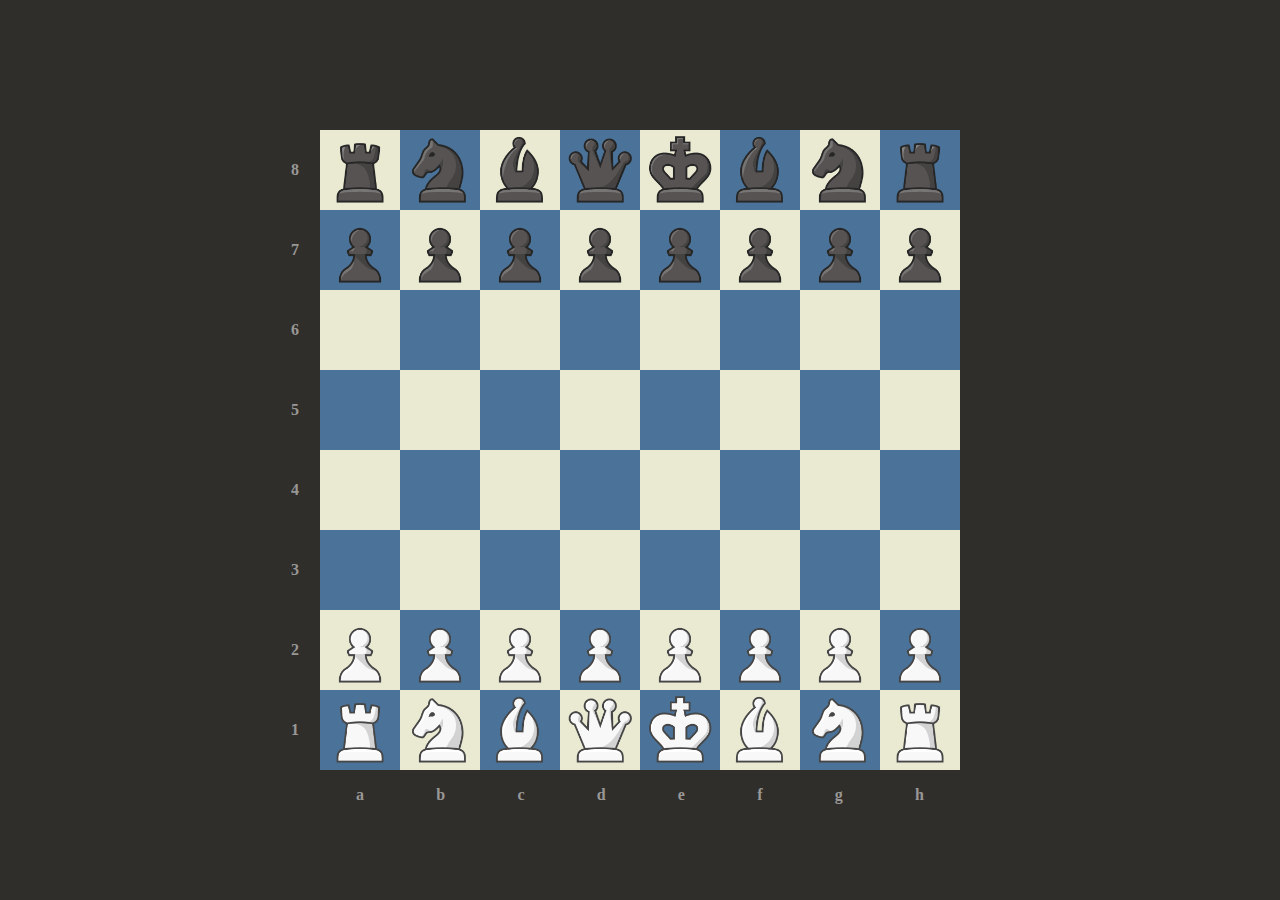
==== index.html @ 973a248a "Rename ui.html to index.html" ====
<!DOCTYPE html>
<html lang="en">
<head>
    <meta charset="UTF-8">
    <meta http-equiv="X-UA-Compatible" content="IE-edge">
    <meta name="viewport" content="width=device-width, initial-scale=1.0">
  <link rel="stylesheet" href="style.css">
    <title>Chessboard</title>
</head>
<body>
  <div class="board">
    <u1 class="numbers"></u1>
    <u1 class="letters"></u1>
  </div>
  <script src="app.js"></script>
</body>
</html>
---- style.css ----
body {
    background-color: rgb(48,46,43); /* Remplacez 'your-color' par la couleur de fond souhaitée */
    margin: 0;
    padding: 0;
    box-sizing: border-box;
}


.board
{
    display: grid;
    grid-template-columns: repeat(8,80px);
    position: absolute;
    top :50%;
    left: 50%;
    transform: translate(-50%,-50%);
    width: 640px;
    height: 640px;
}

.square
{
    height: 80px;
    width: 80px;
}

.white
{
    background: rgb(234,233,210); /* Remplacez cette couleur par la couleur de fond souhaitée */
}

.black
{
    background: rgb(75, 115, 153);
}

.numbers
{
    position: absolute;
    display: flex;
    flex-direction: column-reverse;
    align-items: center;
    justify-content: space-around;
    height: 640px;
    width: 50px;
    left: -50px;
    font-size: 1rem;
    font-weight: bold;
    list-style: none;
    color: rgb(152,151,149);
}

.letters
{
    position: absolute;
    display: flex;
    align-items: center;
    justify-content: space-around;
    height: 50px;
    width: 640px;
    left: 0px;
    bottom: -50px;
    font-size: 1rem;
    font-weight: bold;
    list-style: none;
    color: rgb(152,151,149);
}
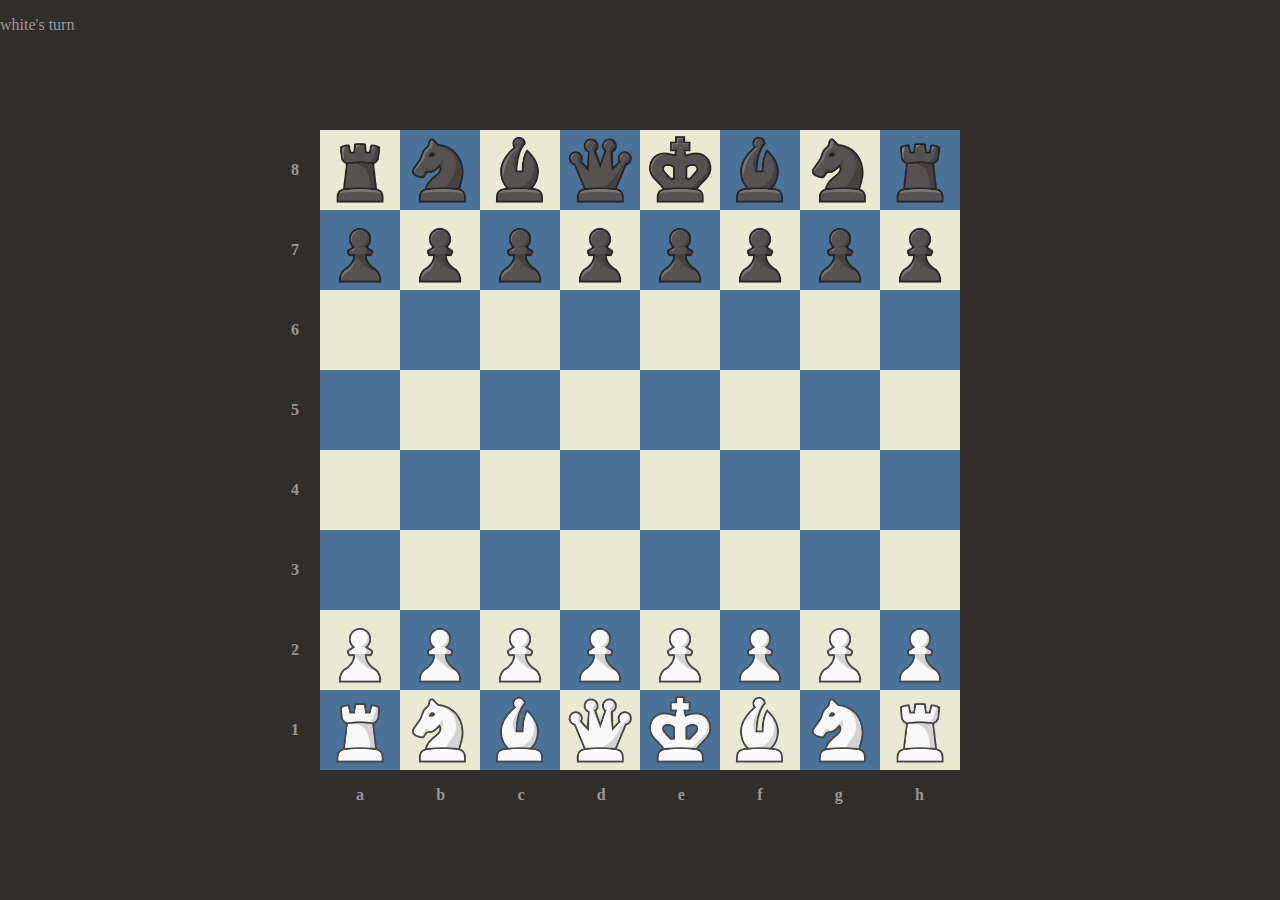
==== commit 1cb660f5: "Add files via upload" ====
--- a/index.html
+++ b/index.html
@@ -9,9 +9,13 @@
 </head>
 <body>
   <div class="board">
+  
     <u1 class="numbers"></u1>
     <u1 class="letters"></u1>
   </div>
+  
+  <p><span id="player"></span></p>
+  <p id="info-display"></p>
   <script src="app.js"></script>
 </body>
 </html>
--- a/style.css
+++ b/style.css
@@ -5,6 +5,10 @@
     box-sizing: border-box;
 }
 
+#player{
+    padding-right: 10px;
+    color: rgb(152,151,149);
+}
 
 .board
 {
